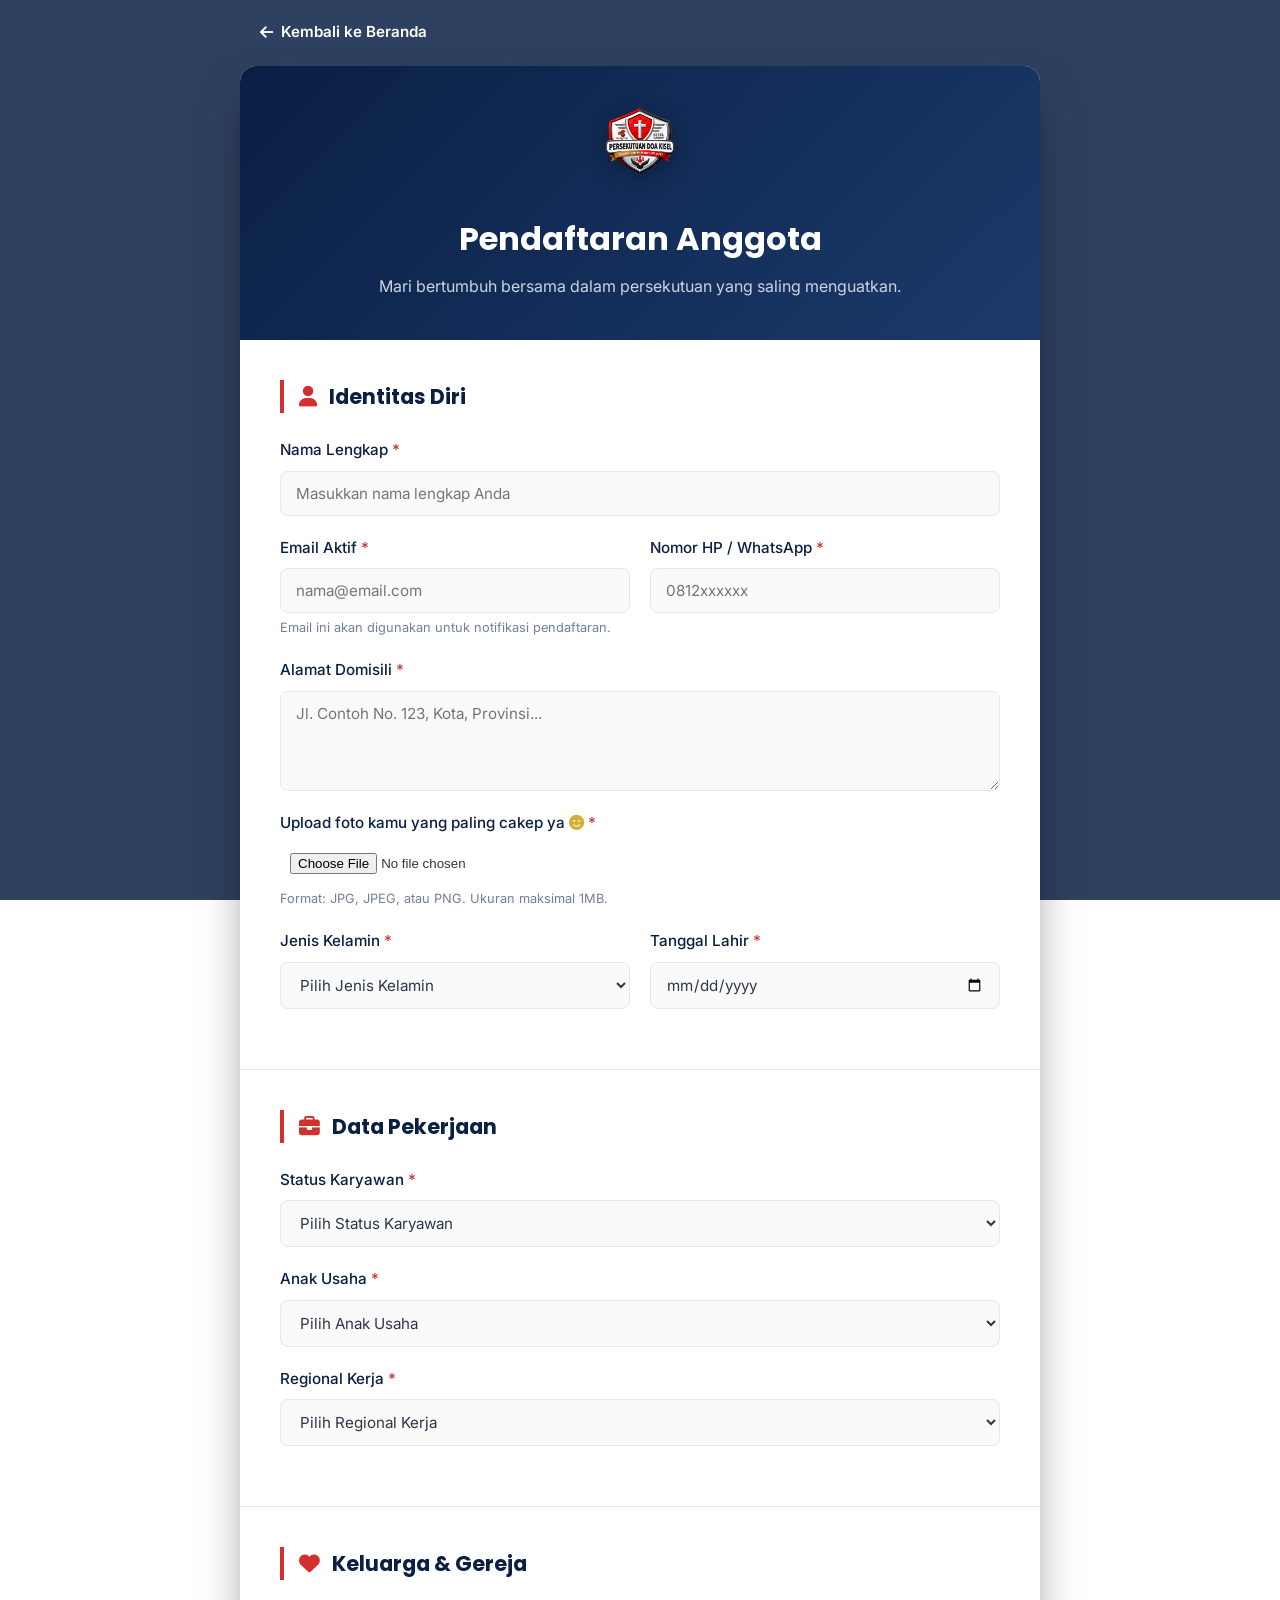
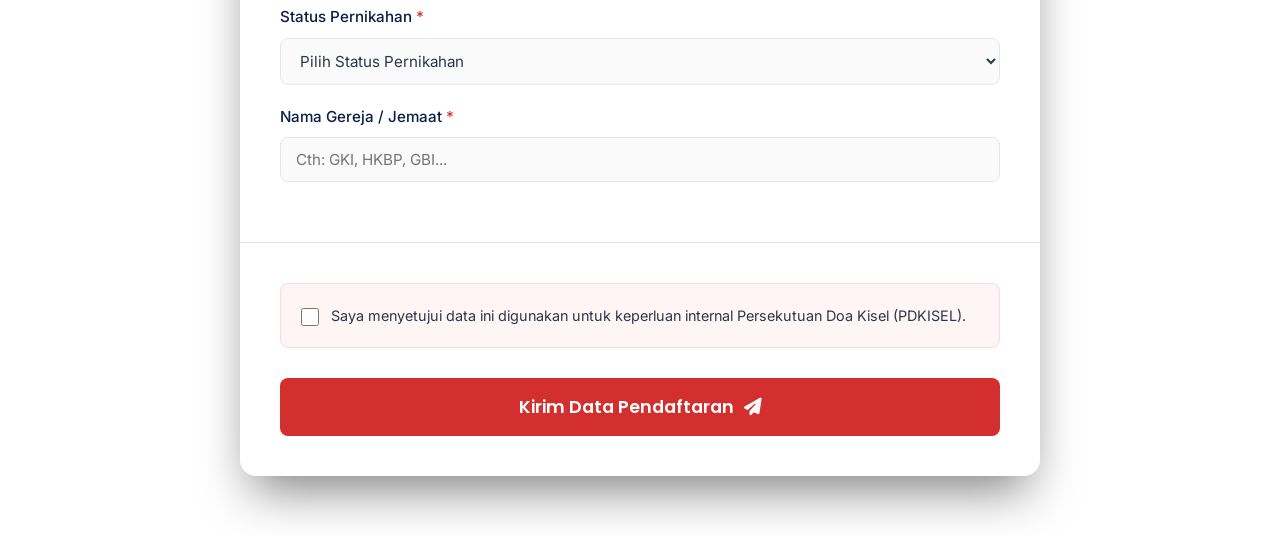
==== daftar.html @ 0dc6c8c0 "Update daftar.html" ====
<!DOCTYPE html>
<html lang="id">
<head>
    <meta charset="UTF-8">
    <meta name="viewport" content="width=device-width, initial-scale=1.0">
    <title>Pendataan Anggota - PDKISEL</title>
    <meta name="description" content="Formulir pendaftaran anggota Persekutuan Doa Kisel (PDKISEL).">
    
    <!-- Google Fonts -->
    <link rel="preconnect" href="https://fonts.googleapis.com">
    <link rel="preconnect" href="https://fonts.gstatic.com" crossorigin>
    <link href="https://fonts.googleapis.com/css2?family=Inter:wght@400;500;600&family=Poppins:wght@500;600;700&display=swap" rel="stylesheet">
    
    <!-- Font Awesome -->
    <link rel="stylesheet" href="https://cdnjs.cloudflare.com/ajax/libs/font-awesome/6.4.0/css/all.min.css">
    
    <!-- File CSS Khusus Form (VERSI BARU v2) -->
    <link rel="stylesheet" href="assets/css/style-form-v2.css">
</head>
<body class="form-body">

    <!-- Tombol Kembali ke Beranda -->
    <div class="form-nav">
        <a href="index.html" class="btn-back"><i class="fas fa-arrow-left"></i> Kembali ke Beranda</a>
    </div>

    <!-- Container Utama Form -->
    <div class="form-container">
        
        <!-- Header Form -->
        <div class="form-header">
            <img src="assets/images/logo-pdkisel.png" alt="Logo PDKISEL" class="form-logo">
            <h1>Pendaftaran Anggota</h1>
            <p>Mari bertumbuh bersama dalam persekutuan yang saling menguatkan.</p>
        </div>

        <!-- Form Start (PENTING: enctype="multipart/form-data" wajib untuk upload file) -->
        <form id="registrationForm" action="proses_daftar.php" method="POST" enctype="multipart/form-data">
            
            <!-- SEGMEN 1: IDENTITAS DIRI -->
            <div class="form-section">
                <h2 class="section-title"><i class="fas fa-user"></i> Identitas Diri</h2>
                
                <div class="form-group">
                    <label for="nama">Nama Lengkap <span class="required">*</span></label>
                    <input type="text" id="nama" name="nama" placeholder="Masukkan nama lengkap Anda" required>
                </div>

                <div class="form-row">
                    <div class="form-group">
                        <label for="email">Email Aktif <span class="required">*</span></label>
                        <input type="email" id="email" name="email" placeholder="nama@email.com" required>
                        <small class="hint">Email ini akan digunakan untuk notifikasi pendaftaran.</small>
                    </div>
                    <div class="form-group">
                        <label for="no_hp">Nomor HP / WhatsApp <span class="required">*</span></label>
                        <input type="tel" id="no_hp" name="no_hp" placeholder="0812xxxxxx" required>
                    </div>
                </div>

                <div class="form-group">
                    <label for="alamat">Alamat Domisili <span class="required">*</span></label>
                    <textarea id="alamat" name="alamat" rows="3" placeholder="Jl. Contoh No. 123, Kota, Provinsi..." required></textarea>
                </div>

                <!-- INPUT FOTO BARU -->
                <div class="form-group">
                    <label for="foto">Upload foto kamu yang paling cakep ya <i class="fas fa-smile" style="color: #D4AF37;"></i> <span class="required">*</span></label>
                    <input type="file" id="foto" name="foto" accept="image/jpeg, image/png, image/jpg" required style="padding: 10px; background: #fff;">
                    <small class="hint">Format: JPG, JPEG, atau PNG. Ukuran maksimal 1MB.</small>
                </div>

                <div class="form-row">
                    <div class="form-group">
                        <label for="jenis_kelamin">Jenis Kelamin <span class="required">*</span></label>
                        <select id="jenis_kelamin" name="jenis_kelamin" required>
                            <option value="" disabled selected>Pilih Jenis Kelamin</option>
                            <option value="Pria">Pria</option>
                            <option value="Wanita">Wanita</option>
                        </select>
                    </div>
                    <div class="form-group">
                        <label for="tanggal_lahir">Tanggal Lahir <span class="required">*</span></label>
                        <input type="date" id="tanggal_lahir" name="tanggal_lahir" required>
                    </div>
                </div>
            </div>

            <!-- SEGMEN 2: DATA PEKERJAAN -->
            <div class="form-section">
                <h2 class="section-title"><i class="fas fa-briefcase"></i> Data Pekerjaan</h2>

                <div class="form-group">
                    <label for="status_karyawan">Status Karyawan <span class="required">*</span></label>
                    <select id="status_karyawan" name="status_karyawan" required>
                        <option value="" disabled selected>Pilih Status Karyawan</option>
                        <option value="Tetap">Tetap</option>
                        <option value="Kontrak PKWT">Kontrak PKWT</option>
                        <option value="Kontrak Project">Kontrak Project</option>
                    </select>
                </div>

                <!-- Field Masa Kontrak (Akan muncul jika memilih Kontrak) -->
                <div class="form-row conditional-field" id="masa_kontrak_group" style="display: none;">
                    <div class="form-group">
                        <label for="kontrak_mulai">Masa Kontrak Mulai <span class="required">*</span></label>
                        <input type="date" id="kontrak_mulai" name="kontrak_mulai">
                    </div>
                    <div class="form-group">
                        <label for="kontrak_selesai">Masa Kontrak Selesai <span class="required">*</span></label>
                        <input type="date" id="kontrak_selesai" name="kontrak_selesai">
                    </div>
                </div>

                <div class="form-group">
                    <label for="anak_usaha">Anak Usaha <span class="required">*</span></label>
                    <select id="anak_usaha" name="anak_usaha" required>
                        <option value="" disabled selected>Pilih Anak Usaha</option>
                        <option value="Holding Kisel">Holding Kisel</option>
                        <option value="PT. KSP">PT. KSP</option>
                        <option value="PT. KUT">PT. KUT</option>
                        <option value="PT. KAM">PT. KAM</option>
                        <option value="PT. KSS">PT. KSS</option>
                    </select>
                </div>

                <div class="form-group">
                    <label for="regional">Regional Kerja <span class="required">*</span></label>
                    <select id="regional" name="regional" required>
                        <option value="" disabled selected>Pilih Regional Kerja</option>
                        <option value="Kantor Pusat">Kantor Pusat</option>
                        <option value="Regional Sumbagut">Regional Sumbagut</option>
                        <option value="Regional Sumbagteng">Regional Sumbagteng</option>
                        <option value="Regional Sumbagsel">Regional Sumbagsel</option>
                        <option value="Jabotabek & Jabar">Jabotabek & Jabar</option>
                        <option value="Jawa Tengah">Jawa Tengah</option>
                        <option value="Jawa Timur">Jawa Timur</option>
                        <option value="Balinusra">Balinusra</option>
                        <option value="Kalimantan">Kalimantan</option>
                        <option value="Sulawesi">Sulawesi</option>
                        <option value="Puma">Puma</option>
                    </select>
                </div>

                <!-- Field Lokasi Kantor (Akan muncul jika Regional dipilih) -->
                <div class="form-group conditional-field" id="lokasi_kantor_group" style="display: none;">
                    <label for="lokasi_kantor">Lokasi Kantor Penempatan <span class="required">*</span></label>
                    <input type="text" id="lokasi_kantor" name="lokasi_kantor" placeholder="Cth: Kantor Cabang Medan">
                </div>
            </div>

            <!-- SEGMEN 3: KELUARGA & GEREJA -->
            <div class="form-section">
                <h2 class="section-title"><i class="fas fa-heart"></i> Keluarga & Gereja</h2>

                <div class="form-group">
                    <label for="status_pernikahan">Status Pernikahan <span class="required">*</span></label>
                    <select id="status_pernikahan" name="status_pernikahan" required>
                        <option value="" disabled selected>Pilih Status Pernikahan</option>
                        <option value="Belum Menikah">Belum Menikah</option>
                        <option value="Menikah">Menikah</option>
                    </select>
                </div>

                <!-- Field Jumlah Anak (Akan muncul jika Menikah) -->
                <div class="form-group conditional-field" id="jumlah_anak_group" style="display: none;">
                    <label for="jumlah_anak">Jumlah Anak</label>
                    <input type="number" id="jumlah_anak" name="jumlah_anak" min="0" placeholder="0">
                    <small class="hint">Isi angka 0 jika belum memiliki anak.</small>
                </div>

                <div class="form-group">
                    <label for="gereja">Nama Gereja / Jemaat <span class="required">*</span></label>
                    <input type="text" id="gereja" name="gereja" placeholder="Cth: GKI, HKBP, GBI..." required>
                </div>
            </div>

            <!-- KONFIRMASI & SUBMIT -->
            <div class="form-section form-footer">
                <div class="checkbox-group">
                    <input type="checkbox" id="persetujuan" name="persetujuan" required>
                    <label for="persetujuan">Saya menyetujui data ini digunakan untuk keperluan internal Persekutuan Doa Kisel (PDKISEL).</label>
                </div>
                
                <button type="submit" class="btn-submit" id="btnSubmit">
                    Kirim Data Pendaftaran <i class="fas fa-paper-plane"></i>
                </button>
            </div>

        </form>
    </div>

    <!-- Script JavaScript Khusus Form -->
    <script src="assets/js/form.js"></script>

</body>
</html>
---- assets/css/style-form-v2.css ----
/* =========================================
   DESAIN FORM PENDAFTARAN ANGGOTA PDKISEL
========================================= */

:root {
    --navy-deep: #0A1F44;
    --navy-light: #1B3A6B;
    --merah-kisel: #D32F2F;
    --merah-hover: #B71C1C;
    --emas: #D4AF37;
    --putih: #FFFFFF;
    --abu-terang: #F4F6F9;
    --teks-gelap: #2D3748;
    --teks-abu: #718096;
    --border-warna: #E2E8F0;
    
    --font-heading: 'Poppins', sans-serif;
    --font-body: 'Inter', sans-serif;
}

* {
    margin: 0;
    padding: 0;
    box-sizing: border-box;
}

body.form-body {
    font-family: var(--font-body);
    color: var(--teks-gelap);
    line-height: 1.6;
    padding-bottom: 60px;
    
    /* BACKGROUND ELEGAN */
    background-image: linear-gradient(rgba(10, 31, 68, 0.85), rgba(10, 31, 68, 0.85)), 
                      url('https://images.unsplash.com/photo-1511632765486-a01980e01a18?ixlib=rb-4.0.3&auto=format&fit=crop&w=1920&q=80');
    background-size: cover;
    background-position: center;
    background-attachment: fixed;
    background-repeat: no-repeat;
}

/* --- Tombol Navigasi Kembali --- */
.form-nav {
    padding: 20px;
    max-width: 800px;
    margin: 0 auto;
}

.btn-back {
    text-decoration: none;
    color: var(--putih);
    font-weight: 600;
    font-size: 0.95rem;
    display: inline-flex;
    align-items: center;
    gap: 8px;
    transition: color 0.3s ease;
}

.btn-back:hover {
    color: var(--emas);
}

/* --- Container Utama Form --- */
.form-container {
    max-width: 800px;
    margin: 0 auto;
    background: var(--putih);
    border-radius: 16px;
    overflow: hidden;
    box-shadow: 0 25px 50px -12px rgba(0, 0, 0, 0.5);
    backdrop-filter: blur(10px);
}

/* --- Header Form --- */
.form-header {
    background: linear-gradient(135deg, var(--navy-deep) 0%, var(--navy-light) 100%);
    color: var(--putih);
    padding: 40px 30px;
    text-align: center;
    position: relative;
}

.form-logo {
    height: 80px;
    margin-bottom: 20px;
    filter: drop-shadow(0 4px 10px rgba(0,0,0,0.3));
}

.form-header h1 {
    font-family: var(--font-heading);
    font-size: 2rem;
    margin-bottom: 10px;
}

.form-header p {
    color: #cbd5e0;
    font-size: 1rem;
}

/* --- Section Form --- */
.form-section {
    padding: 40px;
    border-bottom: 1px solid var(--border-warna);
}

.form-section:last-child {
    border-bottom: none;
}

.section-title {
    font-family: var(--font-heading);
    font-size: 1.3rem;
    color: var(--navy-deep);
    margin-bottom: 25px;
    display: flex;
    align-items: center;
    gap: 12px;
    border-left: 4px solid var(--merah-kisel);
    padding-left: 15px;
}

.section-title i {
    color: var(--merah-kisel);
}

/* --- Form Input & Label --- */
.form-group {
    margin-bottom: 20px;
    display: flex;
    flex-direction: column;
}

.form-row {
    display: grid;
    grid-template-columns: 1fr 1fr;
    gap: 20px;
}

label {
    font-weight: 500;
    font-size: 0.95rem;
    margin-bottom: 8px;
    color: var(--navy-deep);
}

.required {
    color: var(--merah-kisel);
}

input[type="text"],
input[type="email"],
input[type="tel"],
input[type="date"],
input[type="number"],
select,
textarea {
    width: 100%;
    padding: 12px 15px;
    border: 1px solid var(--border-warna);
    border-radius: 8px;
    font-family: var(--font-body);
    font-size: 0.95rem;
    color: var(--teks-gelap);
    background-color: #FAFAFA;
    transition: all 0.3s ease;
}

input:focus,
select:focus,
textarea:focus {
    outline: none;
    border-color: var(--merah-kisel);
    background-color: var(--putih);
    box-shadow: 0 0 0 3px rgba(211, 47, 47, 0.1);
}

textarea {
    resize: vertical;
    min-height: 100px;
}

.hint {
    font-size: 0.8rem;
    color: var(--teks-abu);
    margin-top: 5px;
}

/* --- Field Conditional (Muncul/Hilang) --- */
.conditional-field {
    animation: fadeIn 0.4s ease-in-out;
}

@keyframes fadeIn {
    from { opacity: 0; transform: translateY(-10px); }
    to { opacity: 1; transform: translateY(0); }
}

/* --- Checkbox Persetujuan --- */
.checkbox-group {
    display: flex;
    align-items: flex-start;
    gap: 12px;
    margin-bottom: 30px;
    background: #FFF5F5;
    padding: 20px;
    border-radius: 8px;
    border: 1px solid #FED7D7;
}

.checkbox-group input[type="checkbox"] {
    margin-top: 4px;
    width: 18px;
    height: 18px;
    cursor: pointer;
    accent-color: var(--merah-kisel);
}

.checkbox-group label {
    font-weight: 400;
    font-size: 0.9rem;
    color: var(--teks-gelap);
    margin-bottom: 0;
    cursor: pointer;
}

/* --- Tombol Submit --- */
.btn-submit {
    width: 100%;
    padding: 16px;
    background-color: var(--merah-kisel);
    color: var(--putih);
    font-family: var(--font-heading);
    font-size: 1.1rem;
    font-weight: 600;
    border: none;
    border-radius: 8px;
    cursor: pointer;
    transition: all 0.3s ease;
    display: flex;
    justify-content: center;
    align-items: center;
    gap: 10px;
}

.btn-submit:hover {
    background-color: var(--merah-hover);
    transform: translateY(-2px);
    box-shadow: 0 8px 20px rgba(211, 47, 47, 0.3);
}

.btn-submit:disabled {
    background-color: #A0AEC0;
    cursor: not-allowed;
    transform: none;
    box-shadow: none;
}

/* --- Responsive Design (Mobile) --- */
@media (max-width: 768px) {
    .form-container {
        border-radius: 0;
        box-shadow: none;
    }

    .form-row {
        grid-template-columns: 1fr;
        gap: 0;
    }

    .form-header h1 {
        font-size: 1.6rem;
    }

    .form-section {
        padding: 30px 20px;
    }
}
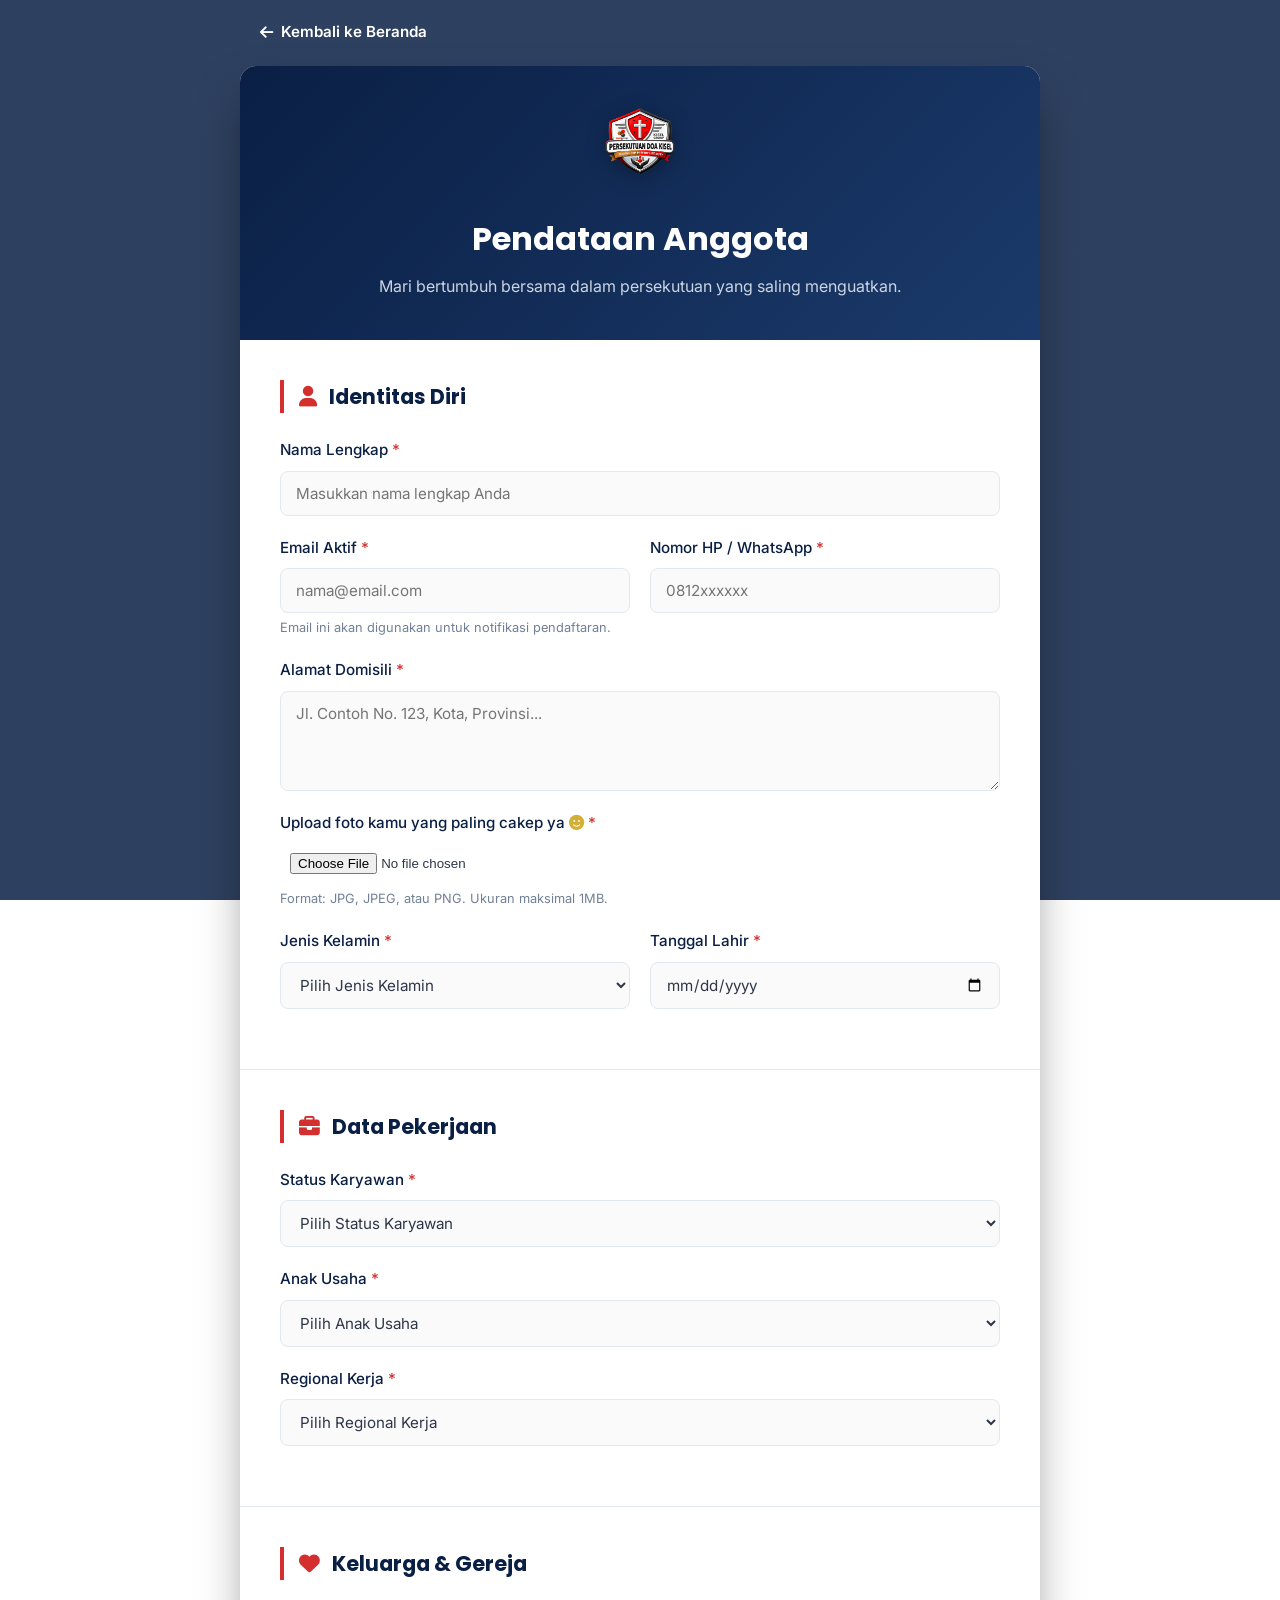
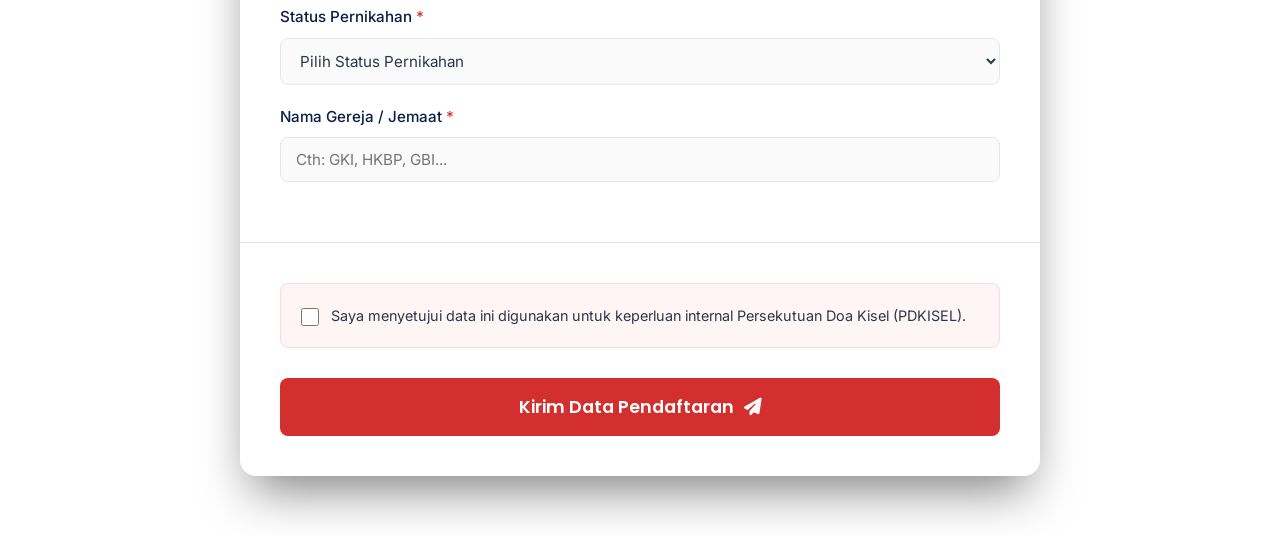
==== commit 8a02ea80: "Update daftar.html" ====
--- a/daftar.html
+++ b/daftar.html
@@ -4,7 +4,7 @@
     <meta charset="UTF-8">
     <meta name="viewport" content="width=device-width, initial-scale=1.0">
     <title>Pendataan Anggota - PDKISEL</title>
-    <meta name="description" content="Formulir pendaftaran anggota Persekutuan Doa Kisel (PDKISEL).">
+    <meta name="description" content="Formulir pendataan anggota Persekutuan Doa Kisel (PDKISEL).">
     
     <!-- Google Fonts -->
     <link rel="preconnect" href="https://fonts.googleapis.com">
@@ -30,7 +30,7 @@
         <!-- Header Form -->
         <div class="form-header">
             <img src="assets/images/logo-pdkisel.png" alt="Logo PDKISEL" class="form-logo">
-            <h1>Pendaftaran Anggota</h1>
+            <h1>Pendataan Anggota</h1>
             <p>Mari bertumbuh bersama dalam persekutuan yang saling menguatkan.</p>
         </div>
 
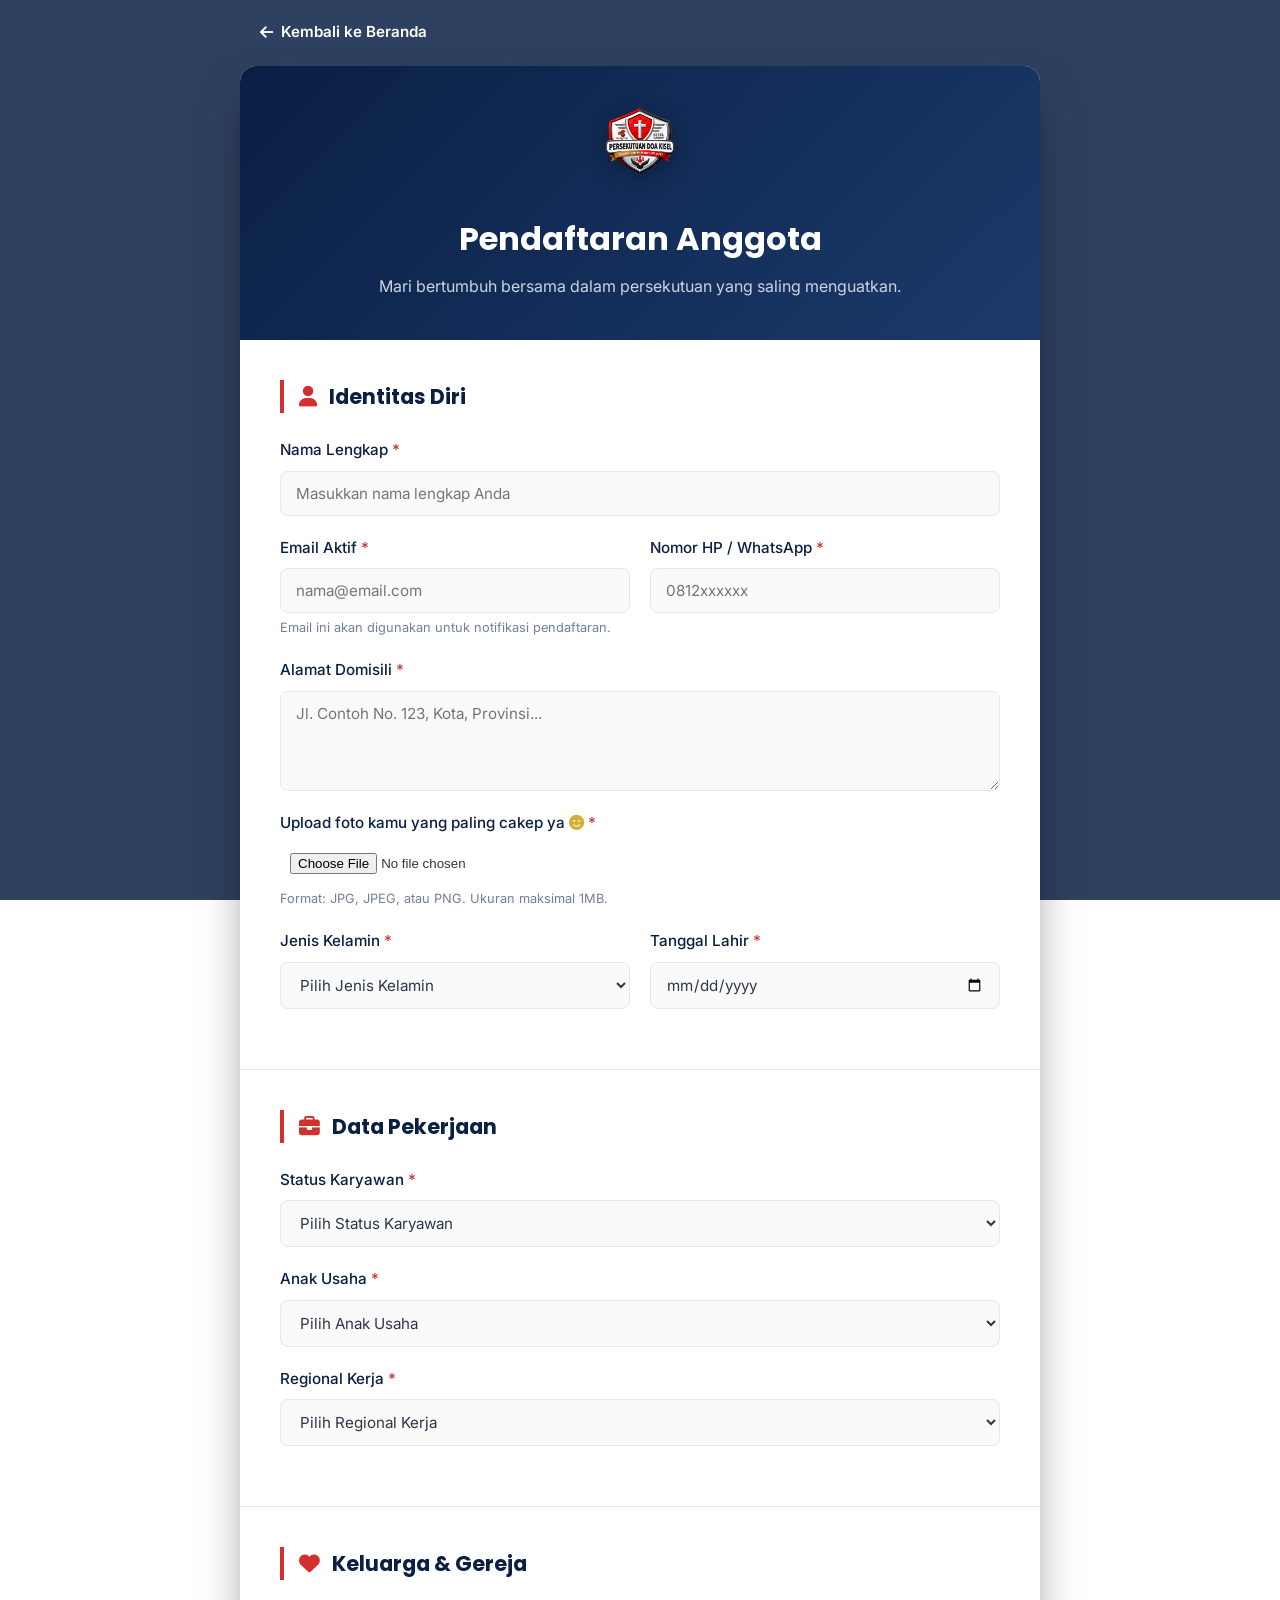
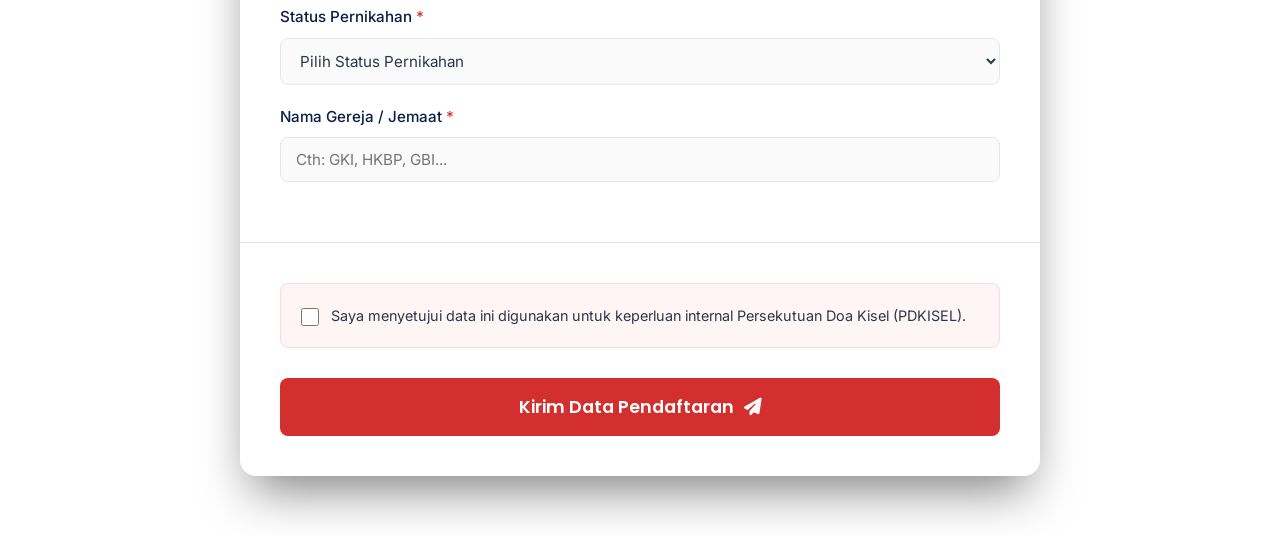
==== commit 096ae777: "Update daftar.html" ====
--- a/daftar.html
+++ b/daftar.html
@@ -3,9 +3,15 @@
 <head>
     <meta charset="UTF-8">
     <meta name="viewport" content="width=device-width, initial-scale=1.0">
-    <title>Pendataan Anggota - PDKISEL</title>
-    <meta name="description" content="Formulir pendataan anggota Persekutuan Doa Kisel (PDKISEL).">
+    <title>Pendaftaran Anggota - PDKISEL</title>
+    <meta name="description" content="Formulir pendaftaran anggota Persekutuan Doa Kisel (PDKISEL).">
     
+    <!-- Meta Tags untuk Preview WhatsApp -->
+    <meta property="og:title" content="Pendaftaran Anggota - PDKISEL">
+    <meta property="og:description" content="Mari bertumbuh bersama dalam persekutuan yang saling menguatkan. Daftarkan diri Anda sebagai anggota PDKISEL.">
+    <meta property="og:url" content="https://pdkisel.id/daftar.html">
+    <meta property="og:image" content="https://pdkisel.id/assets/images/logo-pdkisel.png">
+
     <!-- Google Fonts -->
     <link rel="preconnect" href="https://fonts.googleapis.com">
     <link rel="preconnect" href="https://fonts.gstatic.com" crossorigin>
@@ -14,8 +20,8 @@
     <!-- Font Awesome -->
     <link rel="stylesheet" href="https://cdnjs.cloudflare.com/ajax/libs/font-awesome/6.4.0/css/all.min.css">
     
-    <!-- File CSS Khusus Form (VERSI BARU v2) -->
-    <link rel="stylesheet" href="assets/css/style-form-v2.css">
+    <!-- File CSS Khusus Form (DENGAN CACHE BUSTING v=2) -->
+    <link rel="stylesheet" href="assets/css/style-form-v2.css?v=2">
 </head>
 <body class="form-body">
 
@@ -30,11 +36,11 @@
         <!-- Header Form -->
         <div class="form-header">
             <img src="assets/images/logo-pdkisel.png" alt="Logo PDKISEL" class="form-logo">
-            <h1>Pendataan Anggota</h1>
+            <h1>Pendaftaran Anggota</h1>
             <p>Mari bertumbuh bersama dalam persekutuan yang saling menguatkan.</p>
         </div>
 
-        <!-- Form Start (PENTING: enctype="multipart/form-data" wajib untuk upload file) -->
+        <!-- Form Start -->
         <form id="registrationForm" action="proses_daftar.php" method="POST" enctype="multipart/form-data">
             
             <!-- SEGMEN 1: IDENTITAS DIRI -->
@@ -63,7 +69,7 @@
                     <textarea id="alamat" name="alamat" rows="3" placeholder="Jl. Contoh No. 123, Kota, Provinsi..." required></textarea>
                 </div>
 
-                <!-- INPUT FOTO BARU -->
+                <!-- INPUT FOTO -->
                 <div class="form-group">
                     <label for="foto">Upload foto kamu yang paling cakep ya <i class="fas fa-smile" style="color: #D4AF37;"></i> <span class="required">*</span></label>
                     <input type="file" id="foto" name="foto" accept="image/jpeg, image/png, image/jpg" required style="padding: 10px; background: #fff;">
@@ -100,7 +106,7 @@
                     </select>
                 </div>
 
-                <!-- Field Masa Kontrak (Akan muncul jika memilih Kontrak) -->
+                <!-- Field Masa Kontrak -->
                 <div class="form-row conditional-field" id="masa_kontrak_group" style="display: none;">
                     <div class="form-group">
                         <label for="kontrak_mulai">Masa Kontrak Mulai <span class="required">*</span></label>
@@ -142,7 +148,7 @@
                     </select>
                 </div>
 
-                <!-- Field Lokasi Kantor (Akan muncul jika Regional dipilih) -->
+                <!-- Field Lokasi Kantor -->
                 <div class="form-group conditional-field" id="lokasi_kantor_group" style="display: none;">
                     <label for="lokasi_kantor">Lokasi Kantor Penempatan <span class="required">*</span></label>
                     <input type="text" id="lokasi_kantor" name="lokasi_kantor" placeholder="Cth: Kantor Cabang Medan">
@@ -162,7 +168,7 @@
                     </select>
                 </div>
 
-                <!-- Field Jumlah Anak (Akan muncul jika Menikah) -->
+                <!-- Field Jumlah Anak -->
                 <div class="form-group conditional-field" id="jumlah_anak_group" style="display: none;">
                     <label for="jumlah_anak">Jumlah Anak</label>
                     <input type="number" id="jumlah_anak" name="jumlah_anak" min="0" placeholder="0">
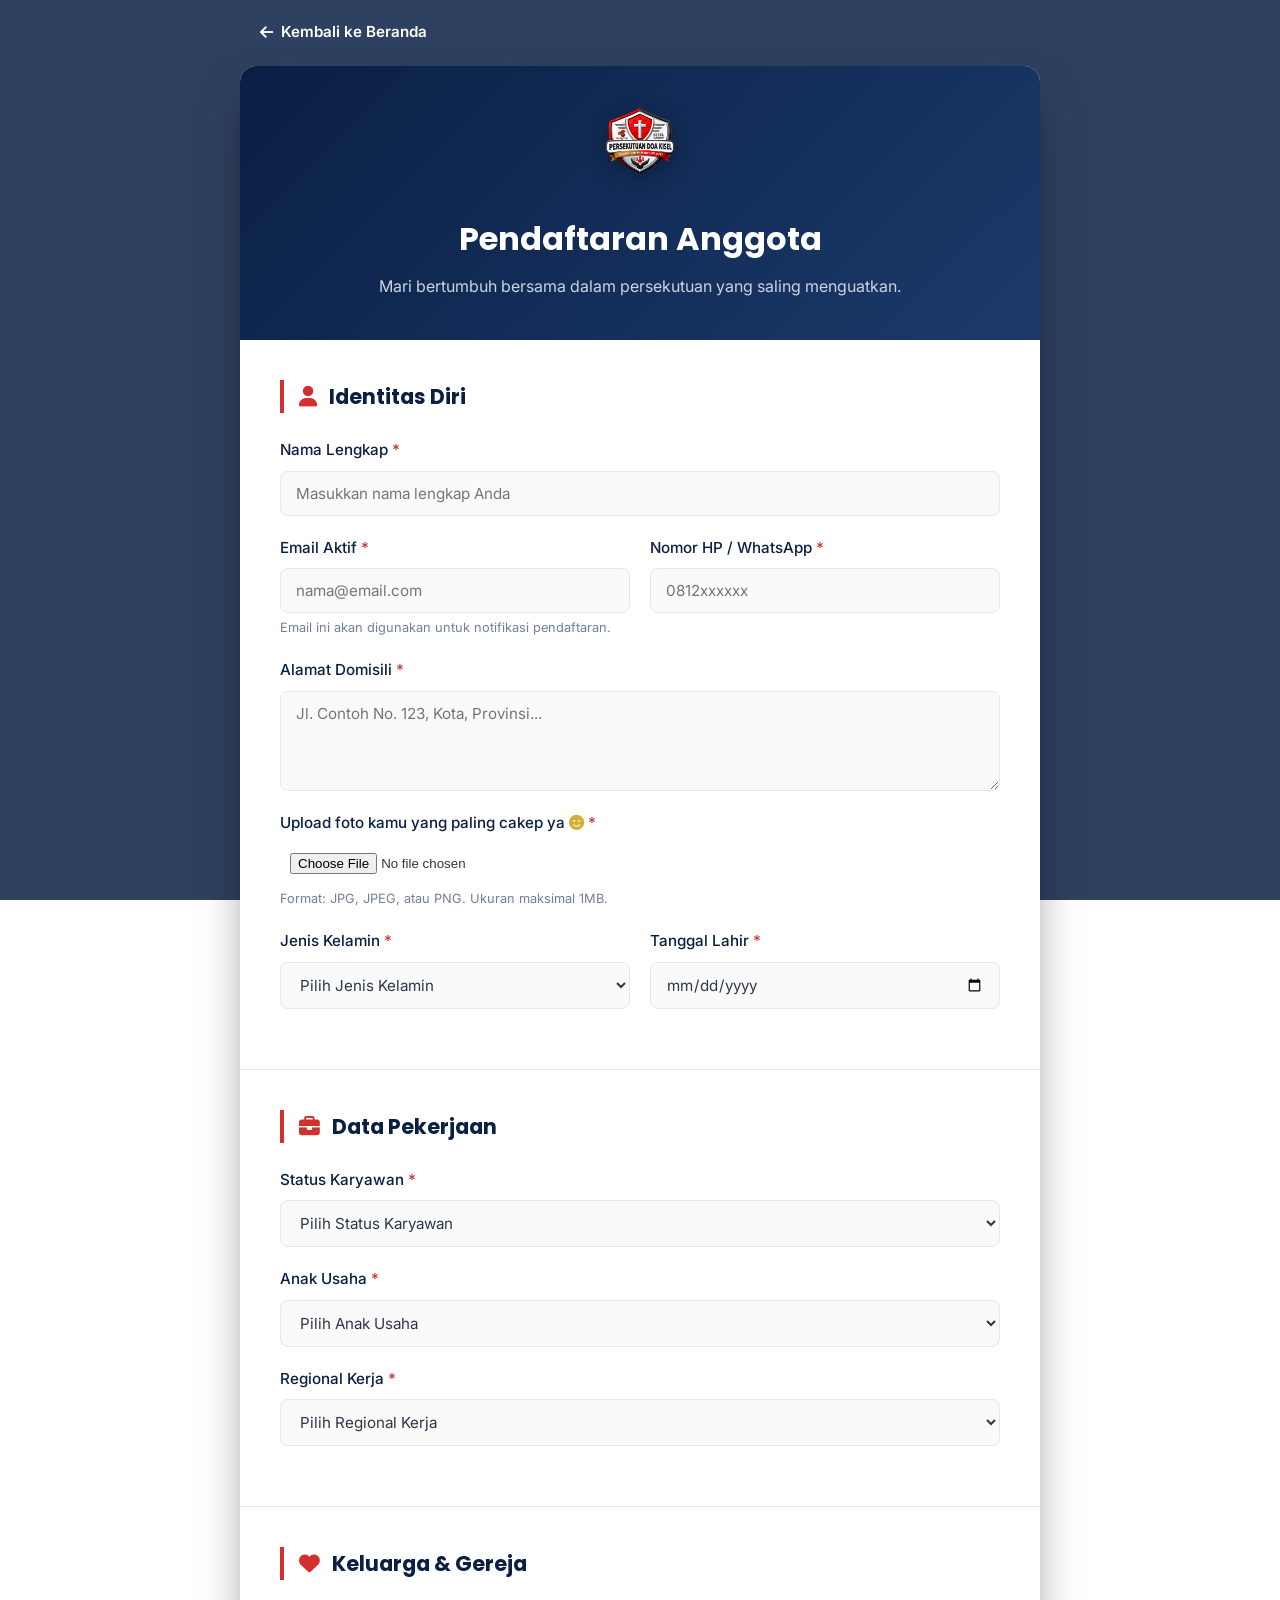
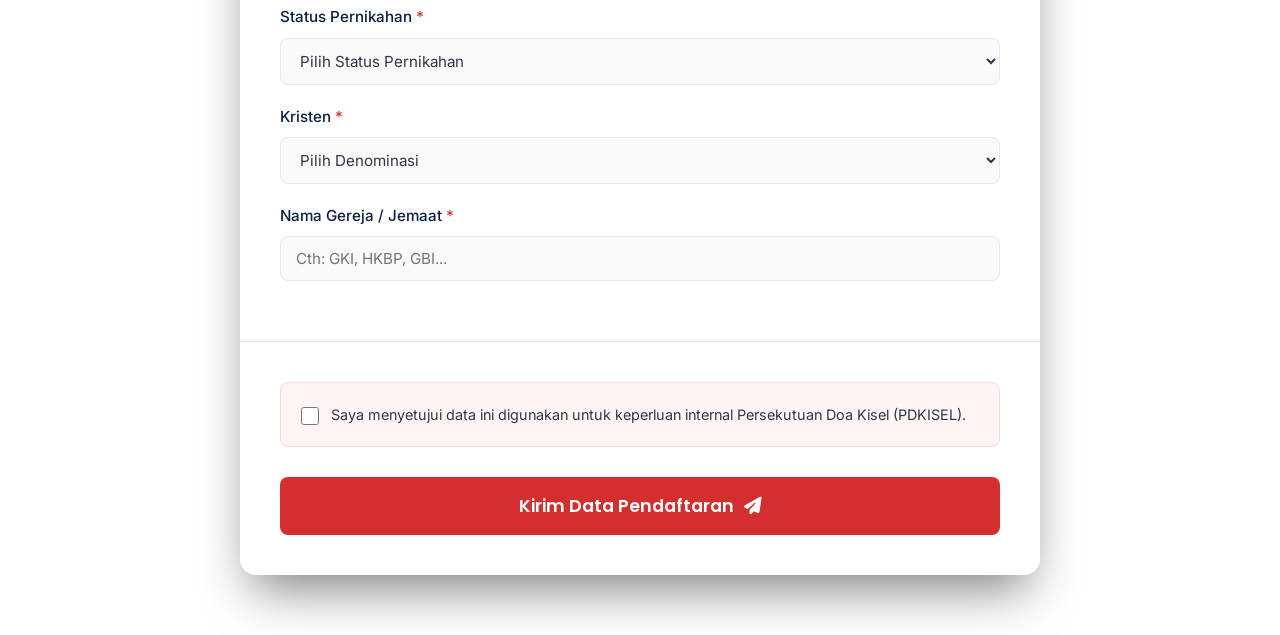
==== commit 3124e12d: "Update daftar.html" ====
--- a/daftar.html
+++ b/daftar.html
@@ -175,6 +175,16 @@
                     <small class="hint">Isi angka 0 jika belum memiliki anak.</small>
                 </div>
 
+                <!-- FIELD KRISTEN BARU -->
+                <div class="form-group">
+                    <label for="kristen">Kristen <span class="required">*</span></label>
+                    <select id="kristen" name="kristen" required>
+                        <option value="" disabled selected>Pilih Denominasi</option>
+                        <option value="Protestan">Protestan</option>
+                        <option value="Katolik">Katolik</option>
+                    </select>
+                </div>
+
                 <div class="form-group">
                     <label for="gereja">Nama Gereja / Jemaat <span class="required">*</span></label>
                     <input type="text" id="gereja" name="gereja" placeholder="Cth: GKI, HKBP, GBI..." required>
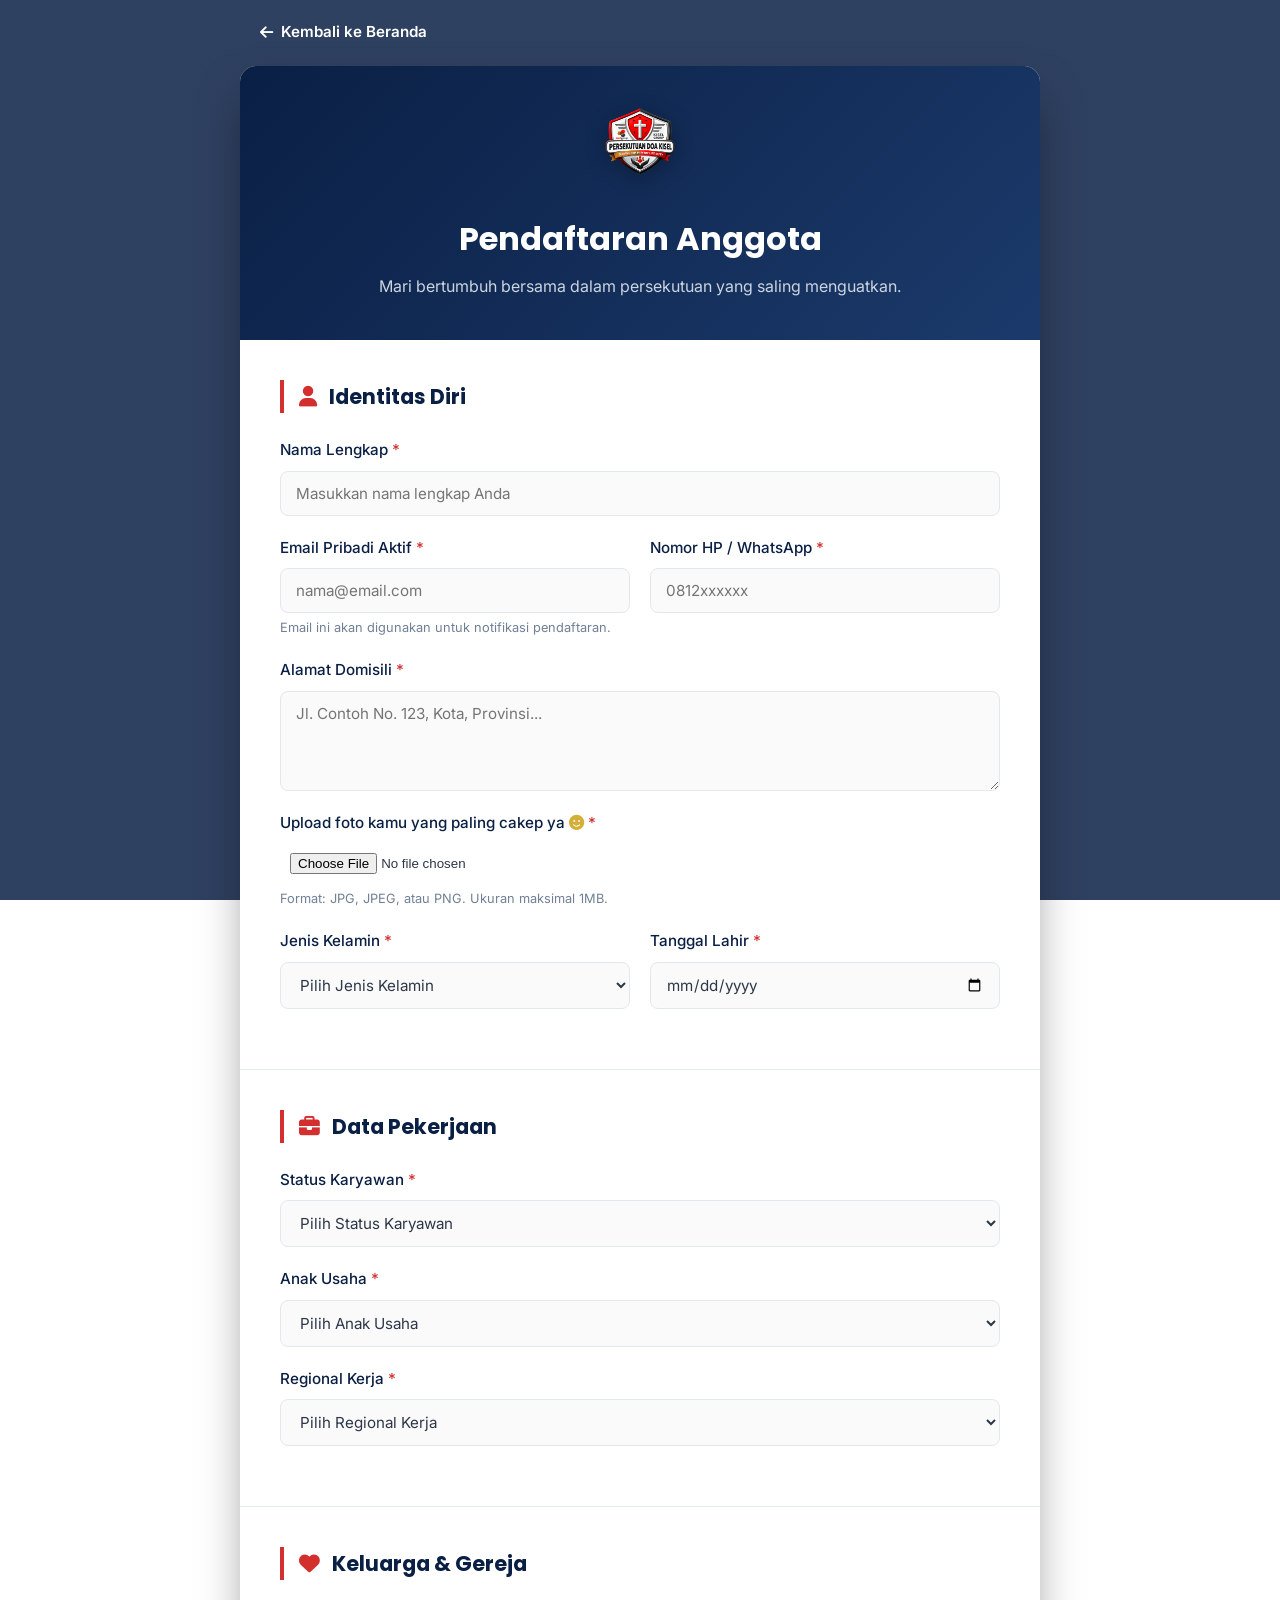
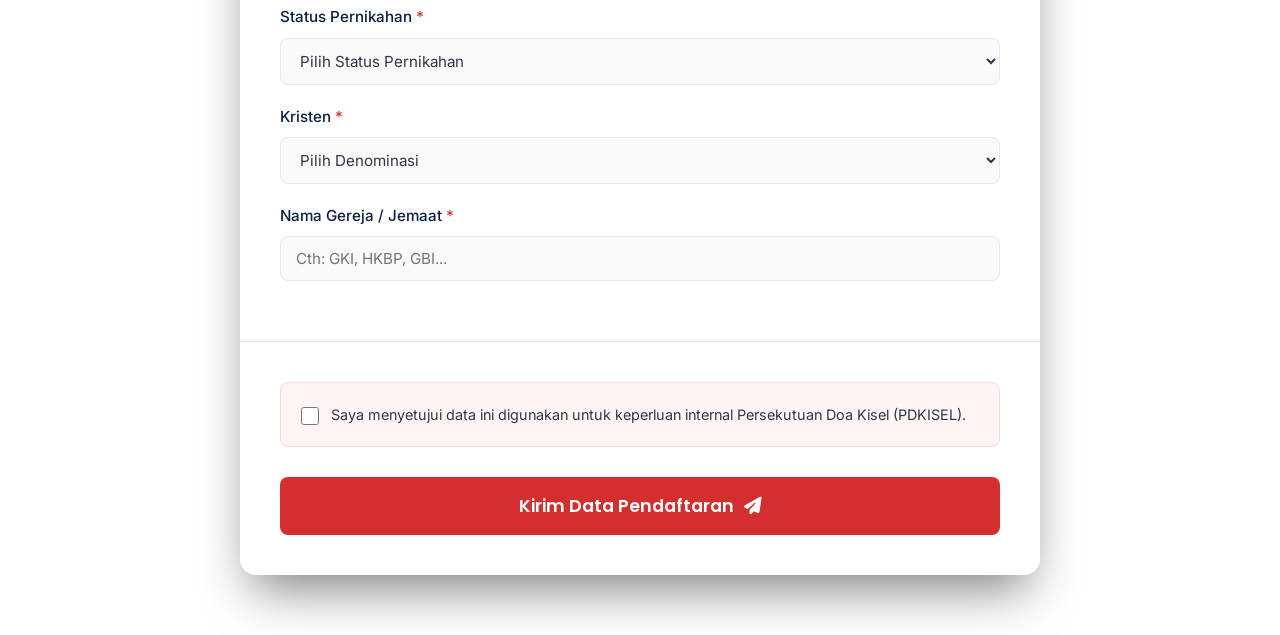
==== commit 45e3ef47: "Update daftar.html" ====
--- a/daftar.html
+++ b/daftar.html
@@ -54,7 +54,7 @@
 
                 <div class="form-row">
                     <div class="form-group">
-                        <label for="email">Email Aktif <span class="required">*</span></label>
+                        <label for="email">Email Pribadi Aktif <span class="required">*</span></label>
                         <input type="email" id="email" name="email" placeholder="nama@email.com" required>
                         <small class="hint">Email ini akan digunakan untuk notifikasi pendaftaran.</small>
                     </div>
